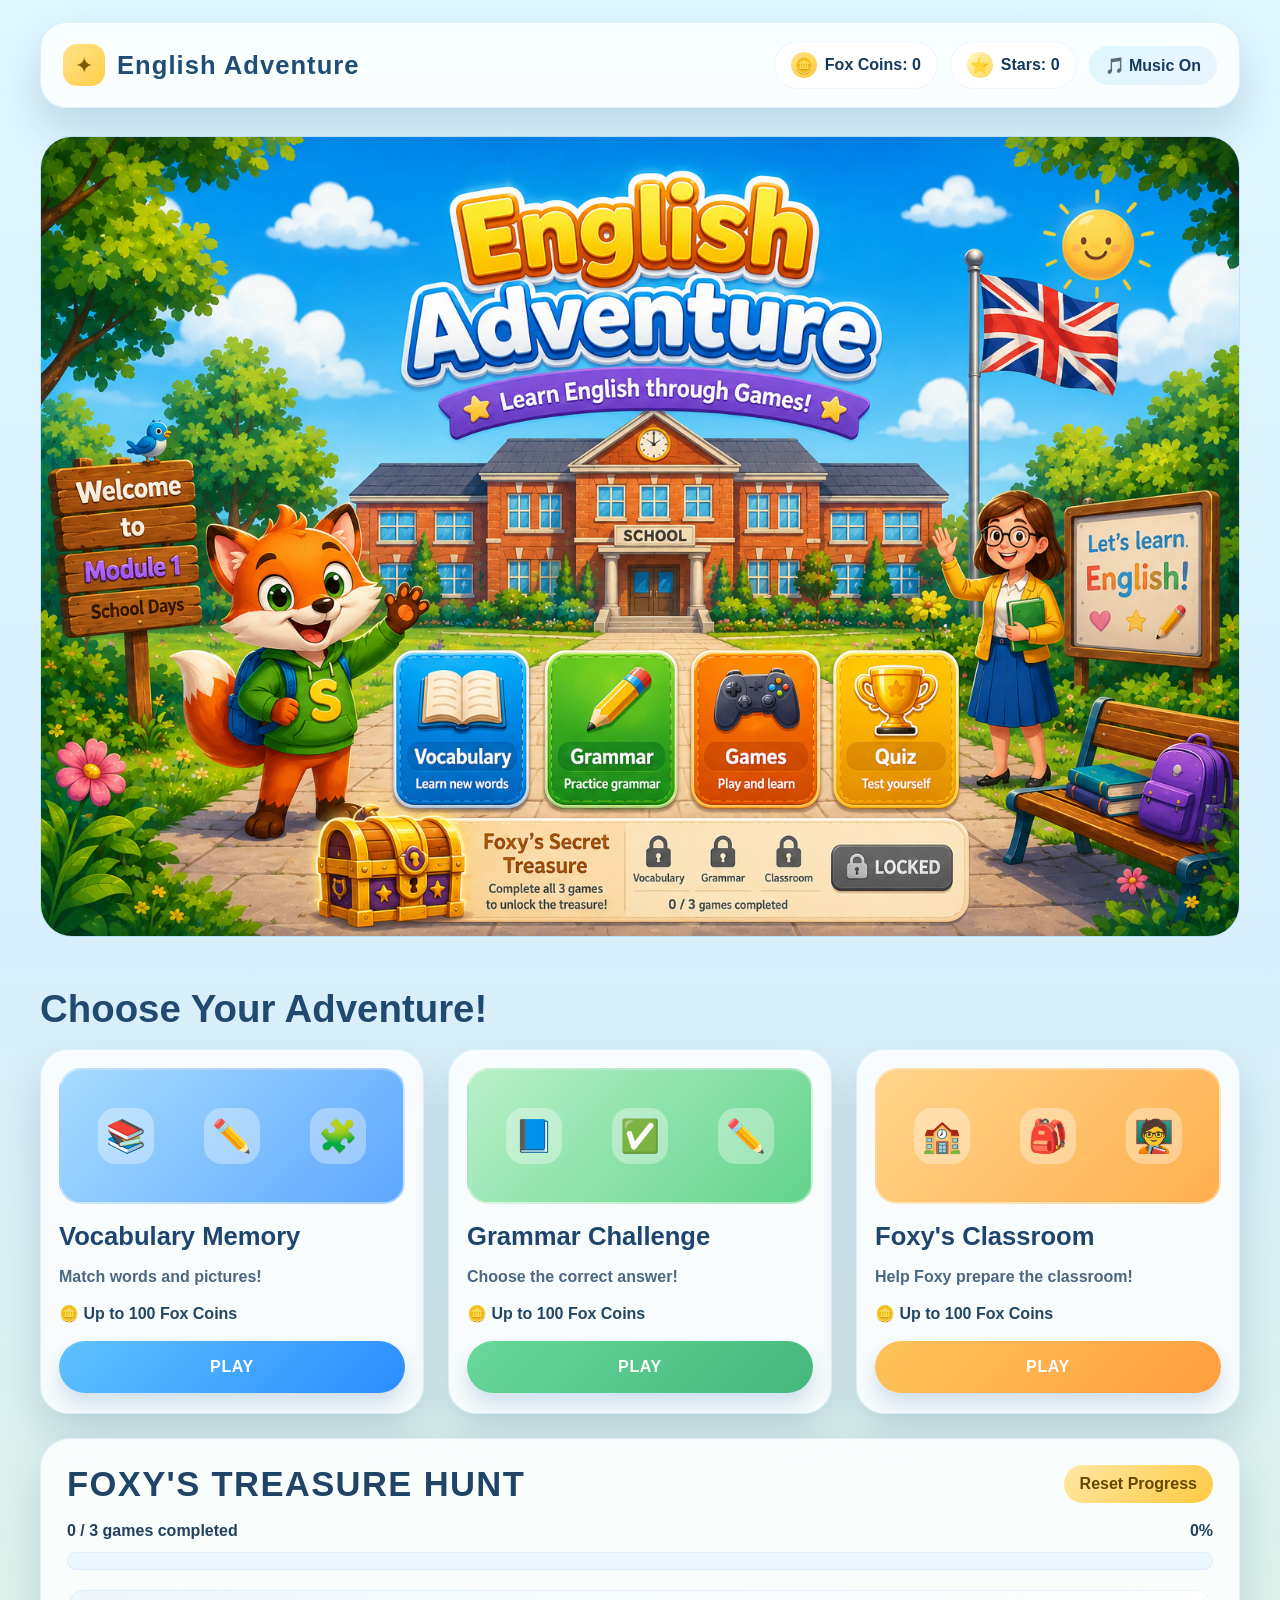
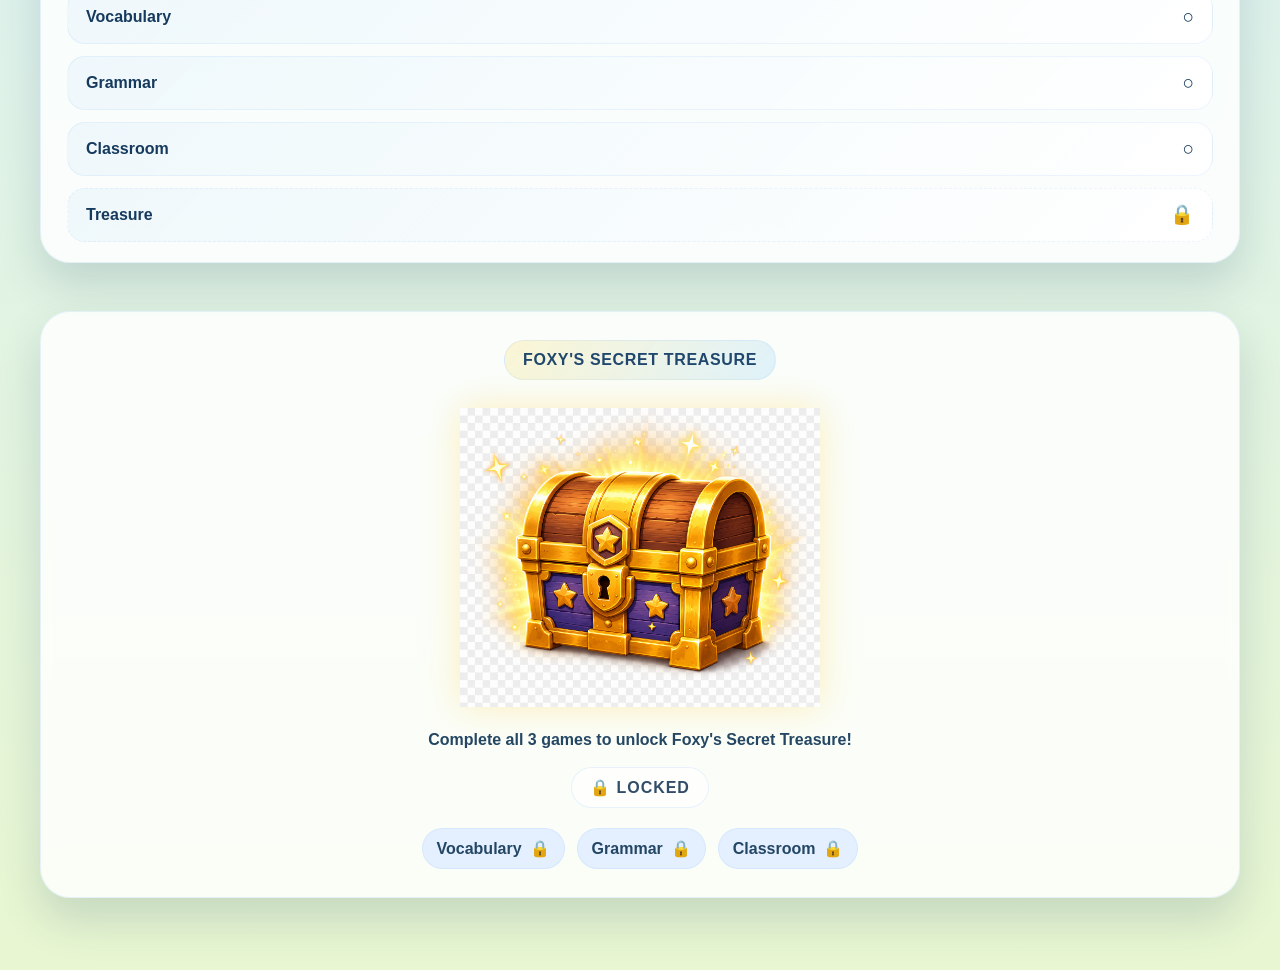
==== index.html @ 7fb0a70d "Add files via upload" ====
<!DOCTYPE html>
<html lang="en">
  <head>
    <meta charset="UTF-8" />
    <meta name="viewport" content="width=device-width, initial-scale=1.0" />
    <title>English Adventure</title>
    <link rel="stylesheet" href="styles.css" />
  </head>
  <body>
    <div class="page-shell">
      <header class="topbar">
        <div class="brand-block">
          <div class="brand-mark">✦</div>
          <div class="brand-copy">
            <strong>English Adventure</strong>
          </div>
        </div>

        <div class="stats-block">
          <div class="stat-pill">
            <span class="coin-icon">🪙</span>
            <span>Fox Coins: <strong id="coinCount">0</strong></span>
          </div>
          <div class="stat-pill">
            <span class="star-icon">⭐</span>
            <span>Stars: <strong id="starCount">0</strong></span>
          </div>
          <button id="musicToggle" class="stat-pill music-pill" type="button" aria-label="Music toggle">
            🎵 Music On
          </button>
        </div>
      </header>

      <main class="main-content">
        <section class="hero-banner" aria-label="English Adventure hero illustration">
          <div class="hero-image-frame">
            <img src="assets/images/school-hero.png" alt="English Adventure school hero illustration" />
          </div>
        </section>

        <section id="games" class="game-picker">
          <div class="picker-header">
            <h2>Choose Your Adventure!</h2>
          </div>

          <div class="game-grid">
            <article class="game-card game-card--blue">
              <div class="card-illustration card-illustration--blue" aria-hidden="true">
                <span class="mini-icon">📚</span>
                <span class="mini-icon">✏️</span>
                <span class="mini-icon">🧩</span>
              </div>
              <h3>Vocabulary Memory</h3>
              <p>Match words and pictures!</p>
              <div class="reward-line">🪙 Up to 100 Fox Coins</div>
              <a href="games/memory/index.html" class="btn btn--play btn--blue">PLAY</a>
            </article>

            <article class="game-card game-card--green">
              <div class="card-illustration card-illustration--green" aria-hidden="true">
                <span class="mini-icon">📘</span>
                <span class="mini-icon">✅</span>
                <span class="mini-icon">✏️</span>
              </div>
              <h3>Grammar Challenge</h3>
              <p>Choose the correct answer!</p>
              <div class="reward-line">🪙 Up to 100 Fox Coins</div>
              <a href="games/grammar/index.html" class="btn btn--play btn--green">PLAY</a>
            </article>

            <article class="game-card game-card--orange">
              <div class="card-illustration card-illustration--orange" aria-hidden="true">
                <span class="mini-icon">🏫</span>
                <span class="mini-icon">🎒</span>
                <span class="mini-icon">🧑‍🏫</span>
              </div>
              <h3>Foxy's Classroom</h3>
              <p>Help Foxy prepare the classroom!</p>
              <div class="reward-line">🪙 Up to 100 Fox Coins</div>
              <a href="games/classroom/index.html" class="btn btn--play btn--orange">PLAY</a>
            </article>
          </div>
        </section>

        <section class="adventure-panel">
          <div class="panel-header">
            <h2>FOXY'S TREASURE HUNT</h2>
            <button id="resetProgressBtn" class="reset-btn" type="button">Reset Progress</button>
          </div>

          <div class="progress-head">
            <span id="progressText">0 / 3 games completed</span>
            <span id="progressPercent">0%</span>
          </div>

          <div class="progress-bar" aria-label="Progress bar">
            <div id="progressFill" class="progress-fill"></div>
          </div>

          <div class="quest-list">
            <div class="quest-item" data-game="memory">
              <span class="quest-name">Vocabulary</span>
              <span class="quest-status">○</span>
            </div>
            <div class="quest-item" data-game="grammar">
              <span class="quest-name">Grammar</span>
              <span class="quest-status">○</span>
            </div>
            <div class="quest-item" data-game="classroom">
              <span class="quest-name">Classroom</span>
              <span class="quest-status">○</span>
            </div>
            <div class="quest-item quest-item--treasure">
              <span class="quest-name">Treasure</span>
              <span class="quest-status">🔒</span>
            </div>
          </div>
        </section>

        <section id="treasure" class="treasure-panel">
          <div class="treasure-box">
            <div class="treasure-box__header">
              <span class="treasure-label">FOXY'S SECRET TREASURE</span>
            </div>

            <div class="treasure-chest-wrap">
              <img
                src="assets/images/treasure-chest.png"
                alt="Foxy's Secret Treasure"
                class="treasure-chest-image"
                id="treasureChest"
              />
            </div>

            <p id="treasureMessage">Complete all 3 games to unlock Foxy's Secret Treasure!</p>
            <div class="status-row">
              <span class="status-pill" id="treasureState">🔒 LOCKED</span>
            </div>

            <div class="treasure-indicators">
              <span class="indicator" data-game="memory">Vocabulary <strong>🔒</strong></span>
              <span class="indicator" data-game="grammar">Grammar <strong>🔒</strong></span>
              <span class="indicator" data-game="classroom">Classroom <strong>🔒</strong></span>
            </div>

            <button id="openSecretBtn" class="btn btn--gold hidden" type="button">OPEN TREASURE</button>
          </div>
        </section>
      </main>
    </div>

    <script src="main.js"></script>
  </body>
</html>
---- styles.css ----
:root {
  --sky-100: #edf9ff;
  --sky-200: #dff3ff;
  --sky-300: #bfe8ff;
  --blue-300: #4da8ff;
  --blue-500: #2f80ed;
  --blue-700: #1d5ac8;
  --yellow-300: #ffd84d;
  --orange-300: #ff9f43;
  --green-300: #6fcf97;
  --text: #153a5d;
  --muted: #4b6781;
  --white: #ffffff;
  --shadow: 0 22px 44px rgba(21, 58, 93, 0.16);
}

* {
  box-sizing: border-box;
}

html {
  scroll-behavior: smooth;
}

body {
  margin: 0;
  min-height: 100vh;
  font-family: "Trebuchet MS", "Arial Rounded MT Bold", Verdana, sans-serif;
  color: var(--text);
  background: linear-gradient(180deg, #dff7ff 0%, #d7effe 35%, #e8f7d1 100%);
}

img {
  display: block;
  max-width: 100%;
}

a,
button {
  font: inherit;
}

button {
  cursor: pointer;
}

.page-shell {
  width: min(1200px, calc(100% - 28px));
  margin: 0 auto;
  padding: 22px 0 72px;
}

.topbar {
  display: flex;
  align-items: center;
  justify-content: space-between;
  gap: 18px;
  padding: 18px 22px;
  margin-bottom: 28px;
  background: rgba(255, 255, 255, 0.8);
  border: 1px solid rgba(47, 128, 237, 0.12);
  border-radius: 26px;
  box-shadow: var(--shadow);
  backdrop-filter: blur(8px);
}

.brand-block {
  display: inline-flex;
  align-items: center;
  gap: 12px;
}

.brand-mark {
  display: grid;
  place-items: center;
  width: 42px;
  height: 42px;
  border-radius: 14px;
  background: linear-gradient(135deg, #ffe389, #ffcd49);
  color: #7d5900;
  font-size: 1.4rem;
}

.brand-copy strong {
  font-size: clamp(1.1rem, 2vw, 1.8rem);
  letter-spacing: 0.04em;
  color: #1f4d75;
}

.stats-block {
  display: flex;
  flex-wrap: wrap;
  align-items: center;
  justify-content: flex-end;
  gap: 12px;
}

.stat-pill {
  display: inline-flex;
  align-items: center;
  gap: 8px;
  padding: 10px 16px;
  background: rgba(255, 255, 255, 0.9);
  border: 1px solid rgba(47, 128, 237, 0.08);
  border-radius: 999px;
  font-weight: 800;
  color: var(--text);
}

.music-pill {
  border: none;
  background: linear-gradient(135deg, #dff7ff, #e9f4ff);
  transition: transform 0.2s ease, opacity 0.2s ease;
}

.music-pill.is-off {
  opacity: 0.82;
}

.coin-icon,
.star-icon {
  display: inline-grid;
  place-items: center;
  width: 26px;
  height: 26px;
  border-radius: 50%;
}

.coin-icon {
  background: linear-gradient(135deg, #ffe487, #ffc93a);
}

.star-icon {
  background: linear-gradient(135deg, #fff6c2, #ffd85a);
}

.main-content {
  display: grid;
  gap: 24px;
}

.hero-banner {
  background: transparent;
  border-radius: 32px;
  overflow: hidden;
}

.hero-image-frame {
  width: 100%;
  border-radius: 32px;
  overflow: hidden;
  background: linear-gradient(180deg, #cfeeff 0%, #d8f6ff 100%);
  box-shadow: var(--shadow);
  border: 1px solid rgba(47, 128, 237, 0.12);
}

.hero-image-frame img {
  width: 100%;
  height: auto;
  display: block;
  max-height: 820px;
  object-fit: contain;
  object-position: center;
}

.game-picker {
  margin-top: 8px;
  padding: 18px 0 0;
}

.picker-header {
  margin-bottom: 18px;
}

.picker-header h2 {
  margin: 0;
  font-size: clamp(2rem, 3vw, 3rem);
  color: #214a71;
  text-align: left;
}

.game-grid {
  display: grid;
  grid-template-columns: repeat(3, minmax(0, 1fr));
  gap: 24px;
  width: 100%;
  max-width: 1280px;
  margin: 0 auto;
}

.game-card {
  display: flex;
  flex-direction: column;
  padding: 18px 18px 20px;
  border-radius: 28px;
  background: rgba(255, 255, 255, 0.8);
  border: 1px solid rgba(47, 128, 237, 0.12);
  box-shadow: var(--shadow);
  transition: transform 0.25s ease, box-shadow 0.25s ease;
  min-height: 100%;
}

.game-card:hover {
  transform: translateY(-5px);
  box-shadow: 0 28px 46px rgba(36, 74, 124, 0.18);
}

.card-illustration {
  display: grid;
  grid-template-columns: repeat(3, 1fr);
  align-items: center;
  justify-items: center;
  height: 136px;
  padding: 12px;
  margin-bottom: 18px;
  border-radius: 22px;
  border: 2px solid rgba(255, 255, 255, 0.4);
}

.card-illustration--blue { background: linear-gradient(135deg, #a7dcff, #5ea7ff); }
.card-illustration--green { background: linear-gradient(135deg, #b8f0c8, #62d38d); }
.card-illustration--orange { background: linear-gradient(135deg, #ffd58b, #ffaf4e); }

.mini-icon {
  display: grid;
  place-items: center;
  width: 56px;
  height: 56px;
  border-radius: 18px;
  background: rgba(255, 255, 255, 0.34);
  font-size: 2rem;
}

.game-card h3 {
  margin: 0;
  font-size: clamp(1.6rem, 2vw, 2.1rem);
  color: #1d456d;
}

.game-card p {
  margin: 12px 0 0;
  color: var(--muted);
  line-height: 1.7;
  font-weight: 700;
}

.reward-line {
  margin-top: 14px;
  color: #234664;
  font-weight: 800;
}

.btn {
  display: inline-flex;
  align-items: center;
  justify-content: center;
  min-height: 52px;
  width: 100%;
  padding: 0 26px;
  border: none;
  border-radius: 999px;
  text-decoration: none;
  font-weight: 900;
  letter-spacing: 0.04em;
  transition: transform 0.25s ease, box-shadow 0.25s ease;
}

.btn:hover {
  transform: translateY(-2px);
}

.btn--play {
  margin-top: 18px;
  color: white;
  box-shadow: 0 12px 22px rgba(25, 88, 163, 0.18);
}

.btn--blue { background: linear-gradient(135deg, #5ec2ff, #2a8dff); }
.btn--green { background: linear-gradient(135deg, #69d89a, #43b77d); }
.btn--orange { background: linear-gradient(135deg, #ffc35a, #ff9d3f); }

.btn--gold {
  width: 100%;
  background: linear-gradient(135deg, #fff0a8, #ffd53a);
  color: #5b3c00;
  box-shadow: 0 16px 28px rgba(255, 196, 44, 0.3);
}

.adventure-panel,
.treasure-panel {
  background: rgba(255, 255, 255, 0.82);
  border: 1px solid rgba(47, 128, 237, 0.1);
  border-radius: 30px;
  box-shadow: var(--shadow);
  backdrop-filter: blur(6px);
}

.adventure-panel {
  padding: 26px 26px 20px;
}

.panel-header {
  display: flex;
  align-items: center;
  justify-content: space-between;
  gap: 12px;
  margin-bottom: 18px;
}

.panel-header h2 {
  margin: 0;
  font-size: clamp(1.7rem, 2.7vw, 2.8rem);
  letter-spacing: 0.04em;
  color: #1f4467;
}

.reset-btn {
  border: none;
  border-radius: 999px;
  background: linear-gradient(135deg, #ffe8a4, #ffc942);
  color: #634900;
  padding: 10px 16px;
  font-weight: 900;
}

.progress-head {
  display: flex;
  justify-content: space-between;
  align-items: center;
  gap: 16px;
  margin-bottom: 12px;
  font-weight: 800;
  color: #22405f;
}

.progress-bar {
  position: relative;
  height: 18px;
  border-radius: 999px;
  background: #ecf7ff;
  border: 1px solid rgba(47, 128, 237, 0.08);
  overflow: hidden;
}

.progress-fill {
  height: 100%;
  width: 0%;
  background: linear-gradient(90deg, var(--blue-300), var(--green-300), var(--yellow-300));
  border-radius: inherit;
  transition: width 0.3s ease;
}

.quest-list {
  display: grid;
  gap: 12px;
  margin-top: 20px;
}

.quest-item {
  display: flex;
  align-items: center;
  justify-content: space-between;
  gap: 12px;
  min-height: 54px;
  padding: 12px 18px;
  border-radius: 18px;
  background: linear-gradient(135deg, rgba(117, 187, 255, 0.08), rgba(255,255,255,0.9));
  border: 1px solid rgba(47, 128, 237, 0.08);
  font-weight: 800;
  color: var(--text);
}

.quest-item.is-complete {
  background: linear-gradient(135deg, rgba(111, 207, 151, 0.18), rgba(255, 216, 77, 0.12));
}

.quest-item--treasure {
  border-style: dashed;
}

.quest-status {
  font-size: 1.2rem;
}

.treasure-panel {
  padding: 28px 22px;
  margin-top: 24px;
}

.treasure-box {
  text-align: center;
}

.treasure-box__header {
  margin-bottom: 18px;
}

.treasure-label {
  display: inline-flex;
  padding: 10px 18px;
  border-radius: 999px;
  background: linear-gradient(135deg, rgba(255, 216, 77, 0.22), rgba(113, 194, 255, 0.2));
  border: 1px solid rgba(47, 128, 237, 0.08);
  font-weight: 900;
  letter-spacing: 0.04em;
  color: #21476d;
}

.treasure-chest-wrap {
  display: flex;
  justify-content: center;
  align-items: center;
  margin: 18px auto 14px;
  padding: 10px;
}

.treasure-chest-image {
  width: min(100%, 360px);
  height: auto;
  object-fit: contain;
  display: block;
  filter: drop-shadow(0 0 18px rgba(255, 205, 72, 0.35));
  animation: chestSway 3s ease-in-out infinite alternate;
  transition: transform 0.35s ease, filter 0.35s ease;
}

#treasureChest.is-unlocked {
  filter: drop-shadow(0 0 26px rgba(255, 210, 74, 0.9));
  animation: treasurePulse 1.4s ease-in-out infinite alternate;
}

.treasure-box p {
  margin: 0;
  font-weight: 800;
  color: #234664;
}

.status-row {
  margin-top: 18px;
}

.status-pill {
  display: inline-flex;
  align-items: center;
  justify-content: center;
  padding: 10px 18px;
  border-radius: 999px;
  background: rgba(255, 255, 255, 0.72);
  border: 1px solid rgba(47, 128, 237, 0.1);
  font-weight: 900;
  letter-spacing: 0.06em;
  color: #314d68;
}

.treasure-indicators {
  display: flex;
  flex-wrap: wrap;
  justify-content: center;
  gap: 12px;
  margin-top: 20px;
}

.indicator {
  display: inline-flex;
  align-items: center;
  gap: 8px;
  padding: 10px 14px;
  border-radius: 999px;
  background: rgba(226, 239, 255, 0.9);
  border: 1px solid rgba(47, 128, 237, 0.08);
  font-weight: 800;
  color: #234664;
}

.indicator.is-unlocked {
  background: rgba(150, 227, 178, 0.2);
}

.hidden {
  display: none !important;
}

@keyframes chestSway {
  0% { transform: rotate(-1.5deg) translateY(0); }
  50% { transform: rotate(1deg) translateY(-2px); }
  100% { transform: rotate(-1.2deg) translateY(1px); }
}

@keyframes treasurePulse {
  from {
    transform: translateY(0) scale(1);
    filter: drop-shadow(0 0 14px rgba(255, 213, 65, 0.5));
  }
  to {
    transform: translateY(-6px) scale(1.03);
    filter: drop-shadow(0 0 28px rgba(255, 213, 65, 0.95));
  }
}

@media (max-width: 900px) {
  .game-grid {
    grid-template-columns: repeat(2, minmax(0, 1fr));
  }
}

@media (max-width: 560px) {
  .page-shell {
    width: min(100% - 16px, 1200px);
    padding-top: 16px;
  }

  .topbar {
    padding: 16px 14px;
    flex-direction: column;
    align-items: flex-start;
  }

  .stats-block {
    justify-content: flex-start;
  }

  .btn {
    width: 100%;
  }

  .game-grid {
    grid-template-columns: 1fr;
  }

  .panel-header {
    flex-direction: column;
    align-items: flex-start;
  }

  .treasure-chest-image {
    width: min(100%, 280px);
  }
}
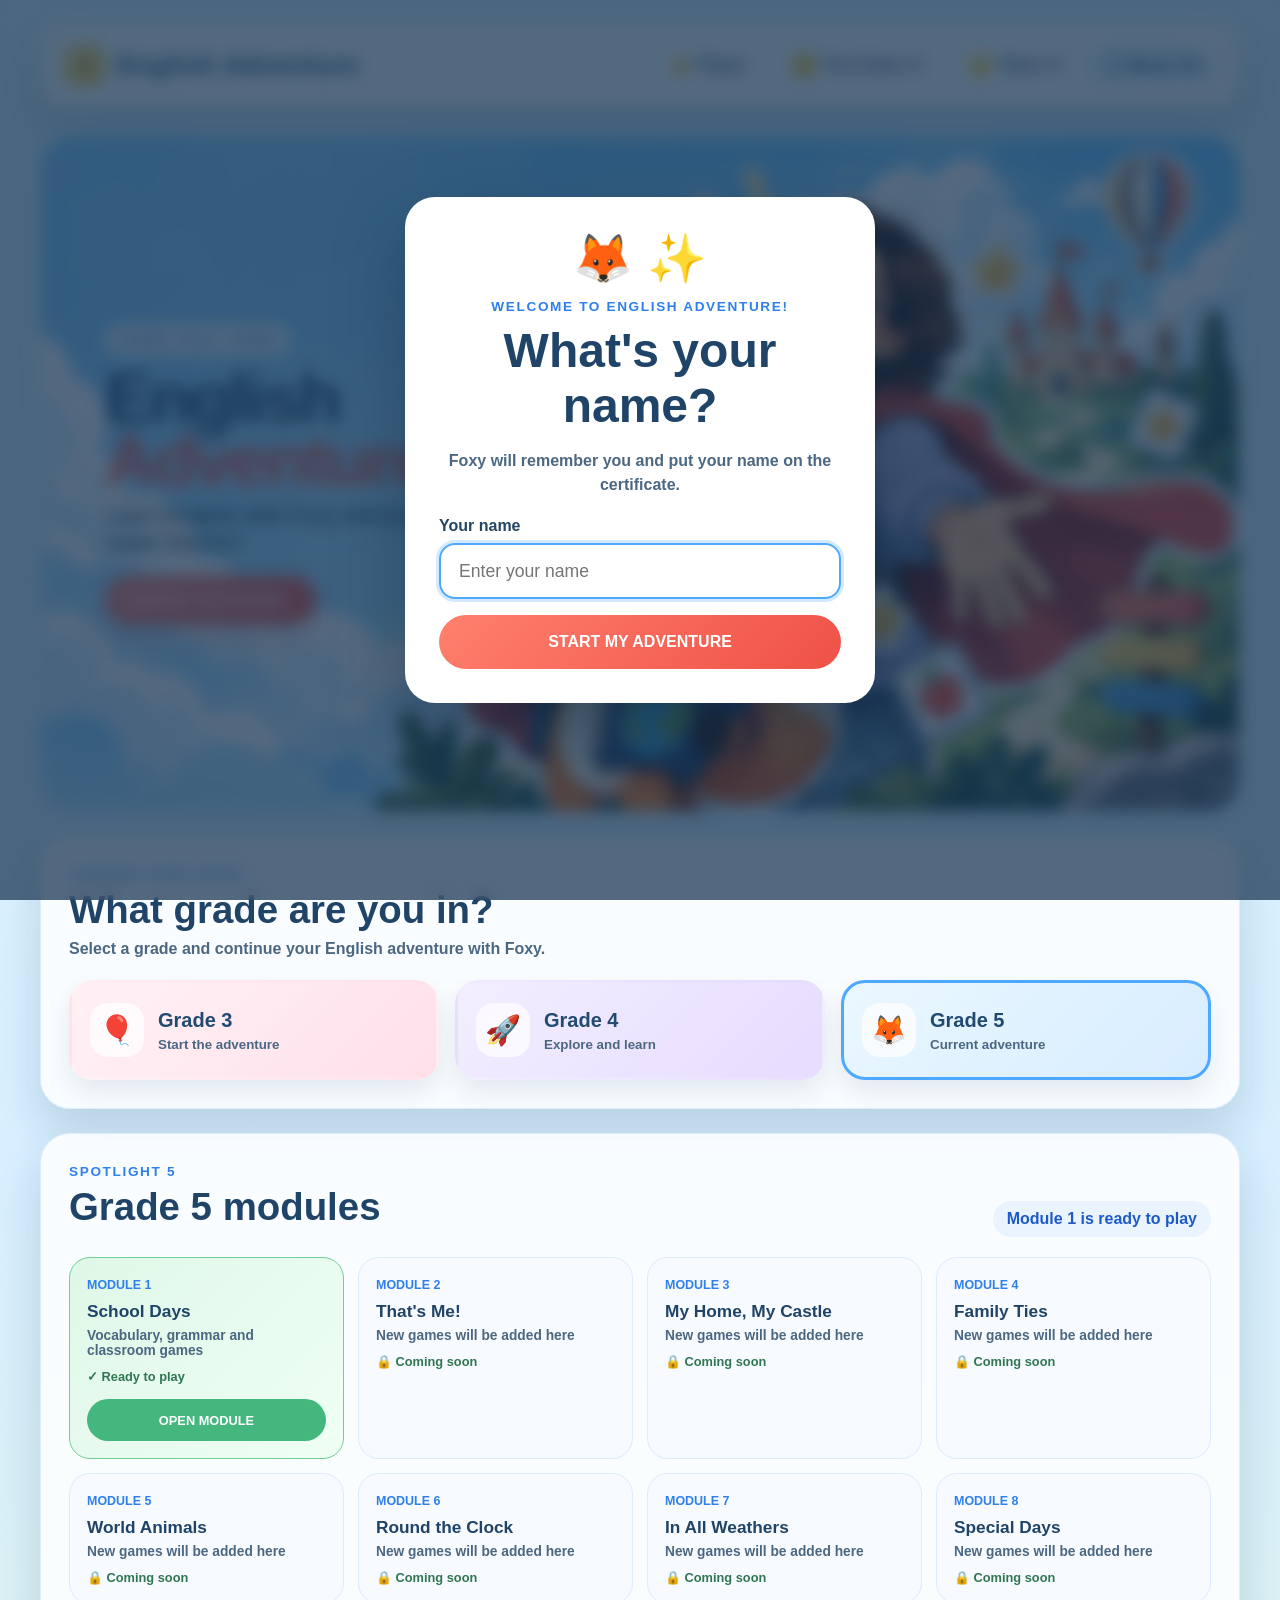
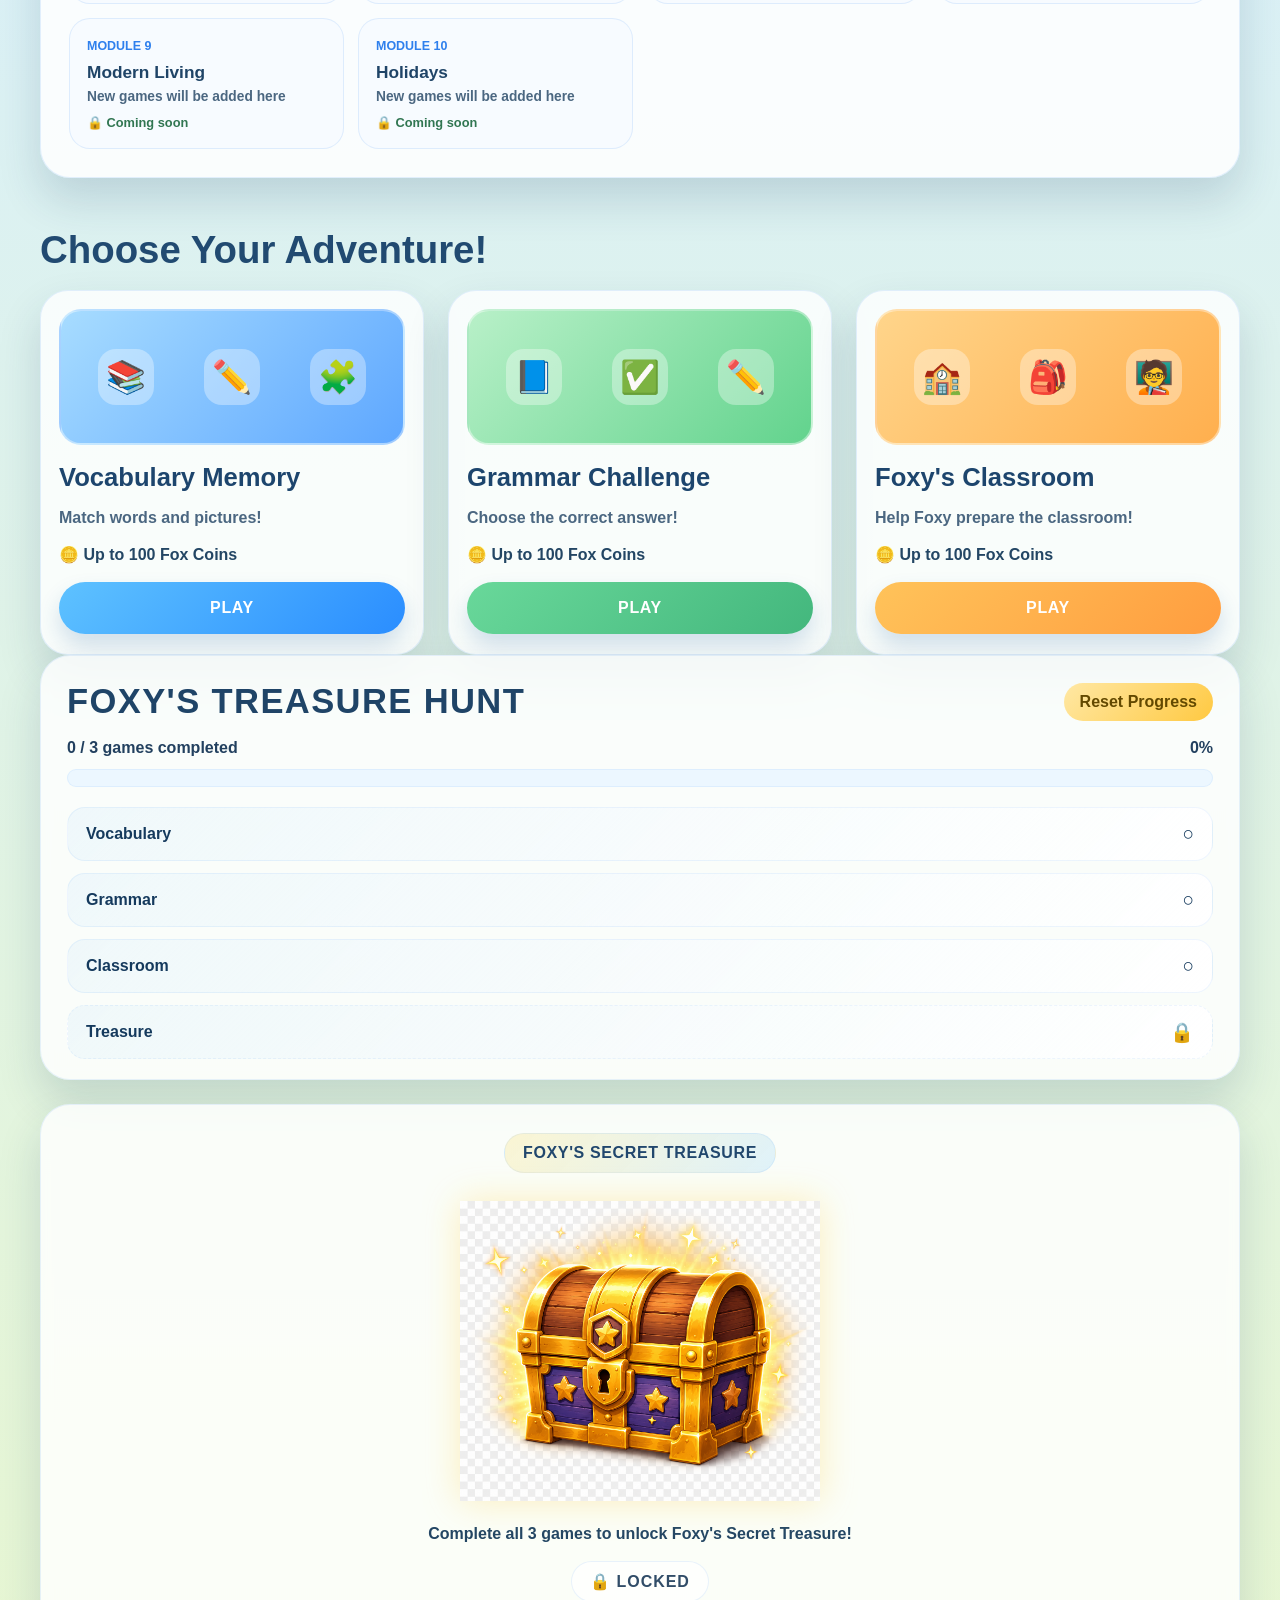
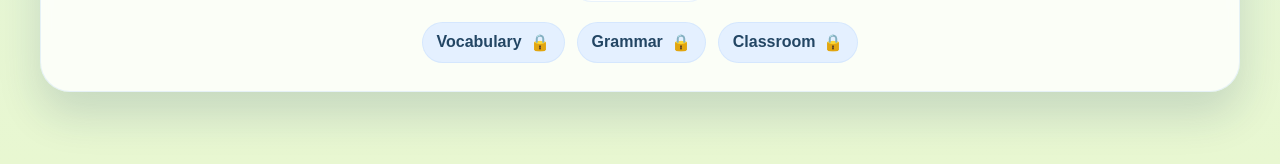
==== commit ef70b74f: "Add files via upload" ====
--- a/index.html
+++ b/index.html
@@ -3,7 +3,8 @@
   <head>
     <meta charset="UTF-8" />
     <meta name="viewport" content="width=device-width, initial-scale=1.0" />
-    <title>English Adventure</title>
+    <title>English Adventure</title>
+    <link rel="icon" type="image/png" href="assets/images/dilyara-icon.png" />
     <link rel="stylesheet" href="styles.css" />
   </head>
   <body>
@@ -16,7 +17,8 @@
           </div>
         </div>
 
-        <div class="stats-block">
+          <div class="stats-block">
+          <button id="changeNameBtn" class="stat-pill name-pill" type="button">👋 <span id="playerNameLabel">Player</span></button>
           <div class="stat-pill">
             <span class="coin-icon">🪙</span>
             <span>Fox Coins: <strong id="coinCount">0</strong></span>
@@ -32,13 +34,41 @@
       </header>
 
       <main class="main-content">
-        <section class="hero-banner" aria-label="English Adventure hero illustration">
-          <div class="hero-image-frame">
-            <img src="assets/images/school-hero.png" alt="English Adventure school hero illustration" />
-          </div>
-        </section>
-
-        <section id="games" class="game-picker">
+        <section class="hero-banner" aria-label="English Adventure with Foxy">
+          <div class="hero-image-frame hero-image-frame--branded">
+            <img src="assets/images/teacher-adventure-hero.png" alt="English teacher and Foxy invite children on an English adventure" />
+            <div class="hero-copy">
+              <span class="hero-kicker">Learn • Play • Shine</span>
+              <h1>English<br /><em>Adventure</em></h1>
+              <p>Learn English with Foxy and your super teacher!</p>
+              <a href="#gradeTitle" class="hero-action">CHOOSE YOUR GRADE ↓</a>
+            </div>
+          </div>
+        </section>
+
+        <section class="grade-picker" aria-labelledby="gradeTitle">
+          <div class="grade-picker__intro">
+            <span class="eyebrow">Choose your level</span>
+            <h1 id="gradeTitle">What grade are you in?</h1>
+            <p>Select a grade and continue your English adventure with Foxy.</p>
+          </div>
+          <div class="grade-tabs" role="tablist" aria-label="School grade">
+            <button class="grade-tab grade-tab--pink" type="button" role="tab" data-grade="3" aria-selected="false"><span class="grade-tab__icon">🎈</span><span><strong>Grade 3</strong><small>Start the adventure</small></span></button>
+            <button class="grade-tab grade-tab--purple" type="button" role="tab" data-grade="4" aria-selected="false"><span class="grade-tab__icon">🚀</span><span><strong>Grade 4</strong><small>Explore and learn</small></span></button>
+            <button class="grade-tab grade-tab--blue is-active" type="button" role="tab" data-grade="5" aria-selected="true"><span class="grade-tab__icon">🦊</span><span><strong>Grade 5</strong><small>Current adventure</small></span></button>
+          </div>
+        </section>
+
+        <section id="moduleExplorer" class="module-explorer" aria-live="polite">
+          <div class="module-explorer__head">
+            <div><span class="eyebrow" id="selectedGradeLabel">Spotlight 5</span><h2 id="moduleTitle">Grade 5 modules</h2></div>
+            <span class="module-note" id="moduleNote">Module 1 is ready to play</span>
+          </div>
+          <div class="module-grid" id="moduleGrid"></div>
+        </section>
+
+        <div id="gradeFiveContent">
+        <section id="games" class="game-picker">
           <div class="picker-header">
             <h2>Choose Your Adventure!</h2>
           </div>
@@ -117,7 +147,7 @@
           </div>
         </section>
 
-        <section id="treasure" class="treasure-panel">
+        <section id="treasure" class="treasure-panel">
           <div class="treasure-box">
             <div class="treasure-box__header">
               <span class="treasure-label">FOXY'S SECRET TREASURE</span>
@@ -145,10 +175,23 @@
 
             <button id="openSecretBtn" class="btn btn--gold hidden" type="button">OPEN TREASURE</button>
           </div>
-        </section>
-      </main>
-    </div>
-
-    <script src="main.js"></script>
+        </section>
+        </div>
+      </main>
+    </div>
+
+    <div id="nameWelcome" class="name-welcome hidden" role="dialog" aria-modal="true" aria-labelledby="nameWelcomeTitle">
+      <form id="nameForm" class="name-card">
+        <div class="name-card__characters">🦊 ✨</div>
+        <span class="eyebrow">Welcome to English Adventure!</span>
+        <h2 id="nameWelcomeTitle">What's your name?</h2>
+        <p>Foxy will remember you and put your name on the certificate.</p>
+        <label for="playerNameInput">Your name</label>
+        <input id="playerNameInput" name="playerName" type="text" maxlength="30" autocomplete="given-name" placeholder="Enter your name" required />
+        <button type="submit">START MY ADVENTURE</button>
+      </form>
+    </div>
+
+    <script src="main.js"></script>
   </body>
 </html>
--- a/styles.css
+++ b/styles.css
@@ -113,7 +113,7 @@
   transition: transform 0.2s ease, opacity 0.2s ease;
 }
 
-.music-pill.is-off {
+.music-pill.is-off {
   opacity: 0.82;
 }
 
@@ -134,10 +134,42 @@
   background: linear-gradient(135deg, #fff6c2, #ffd85a);
 }
 
-.main-content {
-  display: grid;
-  gap: 24px;
-}
+.main-content {
+  display: grid;
+  gap: 24px;
+}
+.name-pill{border:none}.name-welcome{position:fixed;z-index:100;inset:0;display:grid;place-items:center;padding:20px;background:rgba(18,48,78,.72);backdrop-filter:blur(8px)}.name-card{width:min(470px,100%);padding:34px;text-align:center;background:#fff;border-radius:30px;box-shadow:0 30px 70px rgba(10,35,60,.35)}.name-card__characters{margin-bottom:10px;font-size:3rem}.name-card h2{margin:8px 0;color:#1f4467;font-size:clamp(2rem,6vw,3rem)}.name-card p{color:var(--muted);font-weight:700;line-height:1.5}.name-card label{display:block;margin:20px 0 8px;text-align:left;color:#234664;font-weight:900}.name-card input{width:100%;min-height:56px;padding:0 18px;border:2px solid #cde4f7;border-radius:16px;color:#173f69;font:inherit;font-size:1.1rem}.name-card input:focus{outline:3px solid rgba(77,168,255,.25);border-color:#4da8ff}.name-card button{width:100%;min-height:54px;margin-top:16px;border:0;border-radius:999px;color:#fff;background:linear-gradient(135deg,#ff806d,#ef5147);font-weight:900}
+
+.grade-picker,
+.module-explorer { padding: 28px; background: rgba(255,255,255,.86); border: 1px solid rgba(47,128,237,.12); border-radius: 30px; box-shadow: var(--shadow); }
+.grade-picker__intro h1,
+.module-explorer__head h2 { margin: 5px 0 8px; color: #1f4467; font-size: clamp(1.8rem,3vw,2.7rem); }
+.grade-picker__intro p { margin: 0; color: var(--muted); font-size: 1rem; font-weight: 700; }
+.eyebrow { color: #2f80ed; font-size: .85rem; font-weight: 900; letter-spacing: .12em; text-transform: uppercase; }
+.grade-tabs { display: grid; grid-template-columns: repeat(3,minmax(0,1fr)); gap: 16px; margin-top: 22px; }
+.grade-tab { display: flex; align-items: center; gap: 14px; min-height: 100px; padding: 18px; text-align: left; color: #214a71; background: #fff; border: 3px solid transparent; border-radius: 24px; box-shadow: 0 12px 24px rgba(21,58,93,.1); transition: transform .2s ease,border-color .2s ease,box-shadow .2s ease; }
+.grade-tab:hover { transform: translateY(-3px); }
+.grade-tab--pink { background: linear-gradient(135deg,#fff1f5,#ffe0ea); }
+.grade-tab--purple { background: linear-gradient(135deg,#f3eeff,#e6dcff); }
+.grade-tab--blue { background: linear-gradient(135deg,#eaf7ff,#d7edff); }
+.grade-tab--pink.is-active { border-color: #ff7fa7; }
+.grade-tab--purple.is-active { border-color: #8b72e8; }
+.grade-tab--blue.is-active { border-color: #4da8ff; }
+.grade-tab__icon { display: grid; place-items: center; flex: 0 0 54px; width: 54px; height: 54px; border-radius: 18px; background: rgba(255,255,255,.72); font-size: 1.8rem; }
+.grade-tab strong,.grade-tab small { display: block; }
+.grade-tab strong { font-size: 1.25rem; }
+.grade-tab small { margin-top: 5px; color: var(--muted); font-weight: 700; }
+.module-explorer__head { display: flex; align-items: end; justify-content: space-between; gap: 16px; }
+.module-note { padding: 9px 14px; color: #1d5ac8; background: #e9f4ff; border-radius: 999px; font-weight: 800; }
+.module-grid { display: grid; grid-template-columns: repeat(4,minmax(0,1fr)); gap: 14px; margin-top: 20px; }
+.module-card { min-height: 126px; padding: 17px; border: 1px solid rgba(47,128,237,.13); border-radius: 21px; background: #f7fbff; }
+.module-card.is-ready { background: linear-gradient(135deg,#dff7e8,#effff4); border-color: #6fcf97; }
+.module-card__number { color: #2f80ed; font-size: .78rem; font-weight: 900; text-transform: uppercase; }
+.module-card h3 { margin: 8px 0 6px; font-size: 1.08rem; color: #1f4467; }
+.module-card p { margin: 0; color: var(--muted); font-size: .86rem; font-weight: 700; }
+.module-card__status { display: inline-block; margin-top: 11px; font-size: .8rem; font-weight: 900; color: #317652; }
+.module-card__play { display: flex; align-items: center; justify-content: center; min-height: 42px; margin-top: 14px; color: #fff; background: #43b77d; border-radius: 999px; font-size: .8rem; font-weight: 900; text-decoration: none; }
+#gradeFiveContent.is-hidden { display: none; }
 
 .hero-banner {
   background: transparent;
@@ -145,14 +177,23 @@
   overflow: hidden;
 }
 
-.hero-image-frame {
+.hero-image-frame {
+  position: relative;
   width: 100%;
   border-radius: 32px;
   overflow: hidden;
   background: linear-gradient(180deg, #cfeeff 0%, #d8f6ff 100%);
   box-shadow: var(--shadow);
   border: 1px solid rgba(47, 128, 237, 0.12);
-}
+}
+
+.hero-image-frame--branded img { min-height: 420px; object-fit: cover; object-position: center; }
+.hero-copy { position: absolute; z-index: 1; top: 50%; left: clamp(24px,5vw,64px); width: min(39%,430px); transform: translateY(-50%); }
+.hero-kicker { display: inline-block; padding: 8px 13px; color: #1d5ac8; background: rgba(255,255,255,.86); border-radius: 999px; font-size: .78rem; font-weight: 900; letter-spacing: .09em; text-transform: uppercase; }
+.hero-copy h1 { margin: 13px 0 10px; color: #173f69; font-size: clamp(2.7rem,5.5vw,5rem); line-height: .88; letter-spacing: -.04em; text-shadow: 0 3px 0 rgba(255,255,255,.7); }
+.hero-copy h1 em { color: #ef5c4d; font-style: normal; }
+.hero-copy p { max-width: 340px; margin: 0 0 20px; color: #234664; font-size: clamp(1rem,1.6vw,1.25rem); font-weight: 800; line-height: 1.35; }
+.hero-action { display: inline-flex; align-items: center; min-height: 48px; padding: 0 20px; color: white; background: linear-gradient(135deg,#ff806d,#ef5147); border-radius: 999px; box-shadow: 0 12px 24px rgba(202,65,54,.25); font-size: .88rem; font-weight: 900; text-decoration: none; }
 
 .hero-image-frame img {
   width: 100%;
@@ -497,13 +538,22 @@
   }
 }
 
-@media (max-width: 900px) {
-  .game-grid {
+@media (max-width: 900px) {
+  .module-grid { grid-template-columns: repeat(2,minmax(0,1fr)); }
+  .game-grid {
     grid-template-columns: repeat(2, minmax(0, 1fr));
   }
 }
 
-@media (max-width: 560px) {
+@media (max-width: 560px) {
+  .hero-image-frame--branded img { min-height: 560px; object-position: 68% center; }
+  .hero-copy { top: 25px; left: 18px; width: 62%; transform: none; }
+  .hero-copy h1 { font-size: clamp(2.35rem,13vw,3.7rem); }
+  .hero-copy p { font-size: .92rem; }
+  .hero-action { min-height: 42px; padding: 0 14px; font-size: .74rem; }
+  .grade-picker,.module-explorer { padding: 20px 16px; }
+  .grade-tabs,.module-grid { grid-template-columns: 1fr; }
+  .module-explorer__head { align-items: flex-start; flex-direction: column; }
   .page-shell {
     width: min(100% - 16px, 1200px);
     padding-top: 16px;
